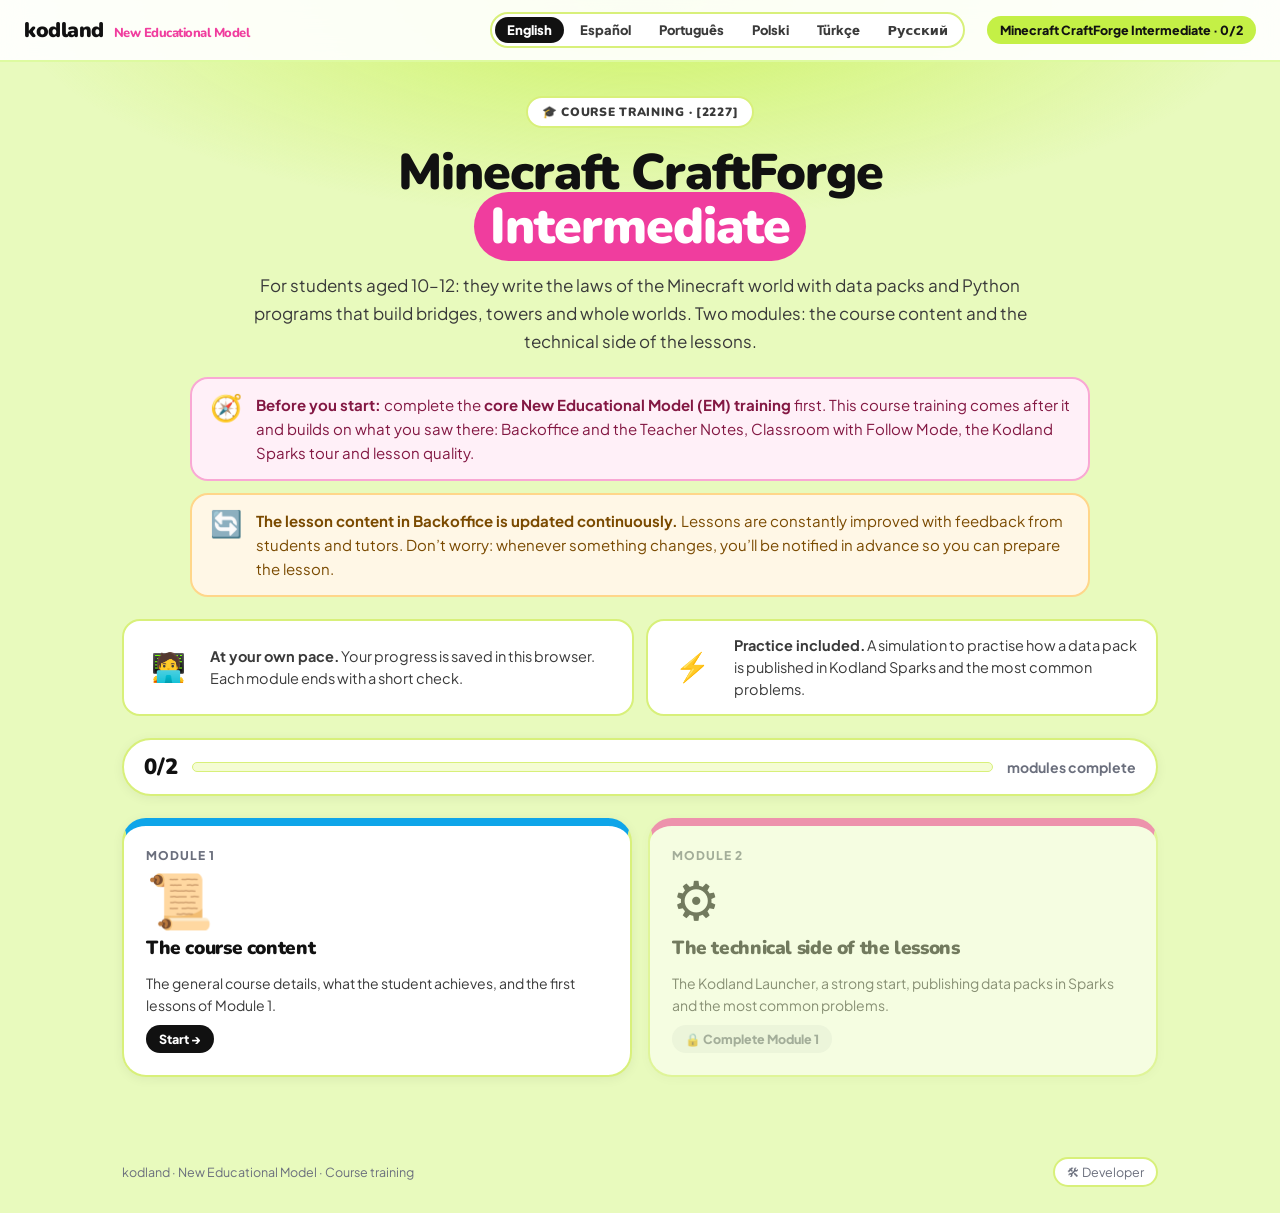
==== index.html @ 0d70844e "Add files via upload" ====
<!doctype html>
<html lang="en">
<head>
<meta charset="utf-8">
<meta name="viewport" content="width=device-width, initial-scale=1">
<title>EM</title>
<script>
/* Language: ?lang=xx loads assets/content-xx.js (falls back to the base version, content-en.js) */
(function(){ var m = /[?&]lang=([a-z]{2}(?:-[A-Za-z]{2})?)/.exec(location.search); window.LANG = m ? m[1] : 'en';
  document.write('<script src="assets/content-' + LANG + '.js"><\/script>'); })();
</script>
<script>if (!window.COURSE){
  if (LANG !== 'en') document.addEventListener('DOMContentLoaded', function(){ var b = document.createElement('div');
    b.style.cssText = 'position:fixed;left:0;right:0;bottom:0;z-index:99999;background:#E5484D;color:#fff;font:600 14px/1.4 system-ui,sans-serif;padding:10px 16px;text-align:center';
    b.textContent = '⚠ assets/content-' + LANG + '.js could not be loaded (missing file or an error inside it). Showing the base version (content-en.js) instead.'; document.body.appendChild(b); });
  window.LANG = 'en'; document.write('<script src="assets/content-en.js"><\/script>'); }</script>
<link rel="preconnect" href="https://fonts.googleapis.com">
<link rel="preconnect" href="https://fonts.gstatic.com" crossorigin>
<link href="https://fonts.googleapis.com/css2?family=Nunito:wght@700;800;900&family=Plus+Jakarta+Sans:wght@400;500;600;700;800&display=swap" rel="stylesheet">
<link rel="stylesheet" href="shared/course.css">
</head>
<body>
<nav class="nav" id="nav"></nav>
<main id="view"></main>
<div class="ovl" id="modal"></div>
<canvas id="confetti"></canvas>
<footer class="foot"><span id="footTxt"></span><button id="devLink"></button></footer>
<script>window.COURSE_LANGS = [['en','English'],['es','Español'],['pt','Português'],['pl','Polski'],['tr','Türkçe'],['ru','Русский']];   // languages of this training (shown as a switch in the top bar)</script>
<script src="shared/course-engine.js"></script>
</body>
</html>
---- shared/course.css ----
/* Shared styles of the EM course trainings (copied from the EM core training, New training EM/index.html) */
/* Light Kodland palette (same as the Illustration training) with the interactive components of the new PL training */
:root{
  --bg:#E8FABD; --bg2:#F4FCD3; --surface:#FFFFFF; --soft:#F7FDE6;
  --line:#D8F07A; --line2:#BFE15A; --hair:#E7EFCF;
  --ink:#111111; --ink2:#3A3A3A; --muted:#6B6F7D; --dim:#9A9EAA;
  --lime:#C4F046; --lime-d:#AEDD2E; --lime-dd:#5E7F07; --pink:#F03D9E; --pink-d:#D4308A;
  --blue:#3E7BFA; --green:#1FA45A; --orange:#F59E0B; --red:#E5484D; --yellow:#FFD34D; --violet:#8B5CF6;
  --r:20px; --rs:12px;
  --sh:0 2px 12px rgba(0,0,0,.06); --shh:0 10px 30px rgba(0,0,0,.12);
}
*{box-sizing:border-box}
html{scroll-behavior:smooth}
body{margin:0;min-height:100vh;color:var(--ink);font-family:'Plus Jakarta Sans',system-ui,Segoe UI,Arial,sans-serif;background:var(--bg)}
body::before{content:"";position:fixed;inset:0 0 auto 0;height:520px;background:radial-gradient(ellipse 70% 60% at 50% 0%,rgba(196,240,70,.75),transparent 70%);pointer-events:none;z-index:0}
button{font-family:inherit;color:inherit;border:0;background:none;cursor:pointer}
h1,h2,h3,.disp{font-family:Nunito,'Plus Jakarta Sans',sans-serif;font-weight:900;letter-spacing:-.02em}
a{color:var(--pink-d)}
img{max-width:100%}
::selection{background:var(--lime);color:var(--ink)}

/* ---------- Nav ---------- */
.nav{position:sticky;top:0;z-index:50;height:62px;display:flex;align-items:center;gap:12px;padding:0 24px;background:rgba(255,255,255,.92);backdrop-filter:blur(12px);border-bottom:2px solid #DDFAA0}
.logo{font-family:Nunito,sans-serif;font-weight:900;font-size:21px;letter-spacing:-.5px}
.logo small{font-family:Nunito,sans-serif;font-weight:800;font-size:13px;color:var(--pink);margin-left:10px}
.nav .sp{flex:1}
.nbtn{background:var(--surface);border:2px solid var(--line);border-radius:999px;padding:7px 15px;font-size:13px;font-weight:700}
.nbtn:hover{background:var(--lime);border-color:var(--lime-d)}
.npill{font-size:12.5px;font-weight:800;color:var(--ink);background:var(--lime);border-radius:999px;padding:6px 13px}

main{position:relative;z-index:1;max-width:1080px;margin:0 auto;padding:34px 22px 80px}

/* ---------- Buttons ---------- */
.btn-y{background:var(--ink);color:#fff;border-radius:999px;padding:13px 24px;font-weight:800;font-size:15px;transition:transform .15s,background .15s;display:inline-flex;align-items:center;gap:8px;text-decoration:none}
.btn-y:hover{background:var(--pink);transform:translateY(-1px)}
.btn-y:disabled{background:#D5D8DE;color:#8C909C;cursor:not-allowed;transform:none}
.btn-l{background:var(--lime);color:var(--ink);border-radius:999px;padding:13px 24px;font-weight:800;font-size:15px}
.btn-g{border:2px solid var(--line);background:var(--surface);border-radius:999px;padding:10px 18px;font-weight:700;font-size:14px}
.btn-g:hover{background:var(--lime);border-color:var(--lime-d)}
.btn-row{display:flex;gap:10px;flex-wrap:wrap;align-items:center}

/* ---------- Hero / dashboard ---------- */
.kicker{display:inline-flex;align-items:center;gap:6px;background:var(--surface);border:2px solid var(--line);color:var(--ink2);font-family:Nunito,sans-serif;font-weight:900;font-size:12px;letter-spacing:.06em;text-transform:uppercase;border-radius:999px;padding:6px 14px}
.hero{text-align:center;max-width:820px;margin:0 auto}
.hero h1{font-size:50px;line-height:1.08;margin:18px 0 14px}
.hl{background:var(--pink);color:#fff;padding:0 16px;border-radius:999px;box-decoration-break:clone;-webkit-box-decoration-break:clone}
.lead{font-size:17px;line-height:1.65;color:var(--ink2);max-width:780px;margin-left:auto;margin-right:auto}
.cores{display:grid;grid-template-columns:1.25fr 1fr;gap:18px;margin-top:30px}
.core{position:relative;border-radius:26px;padding:26px;background:var(--surface);border:2px solid var(--line);overflow:hidden;transition:transform .2s,box-shadow .2s;box-shadow:var(--sh);text-align:left}
.core.open{cursor:pointer}
.core.open:hover{transform:translateY(-4px);box-shadow:var(--shh)}
.core .cn{font-size:12px;font-weight:800;letter-spacing:.08em;text-transform:uppercase;color:var(--pink)}
.core h2{font-size:27px;margin:8px 0}
.core p{color:var(--ink2);line-height:1.6;margin:0 0 16px}
.core .big{position:absolute;right:-4px;top:-10px;font-size:110px;opacity:.14;pointer-events:none}
.core.lockd{background:repeating-linear-gradient(135deg,#fff 0 18px,var(--soft) 18px 36px)}
.mods{display:grid;grid-template-columns:repeat(2,1fr);gap:16px;margin-top:22px}
.mcard{position:relative;border-radius:24px;padding:22px;background:var(--surface);border:2px solid var(--line);display:flex;flex-direction:column;gap:8px;min-height:250px;transition:transform .2s,box-shadow .2s;text-align:left;box-shadow:var(--sh)}
.mcard:not(.locked):hover{transform:translateY(-4px);box-shadow:var(--shh)}
.mcard .mn{font-size:12px;font-weight:800;letter-spacing:.08em;text-transform:uppercase;color:var(--muted)}
.mcard .me{font-size:54px;line-height:1}
.mcard h3{font-size:19px;line-height:1.25;margin:4px 0}
.mcard p{color:var(--ink2);font-size:14px;line-height:1.55;margin:0;flex:1}
.mcard .badge{align-self:flex-start;font-size:12.5px;font-weight:800;border-radius:999px;padding:6px 13px;background:var(--ink);color:#fff}
.mcard.done{border-color:var(--lime-d)}
.mcard.done .badge{background:var(--lime);color:var(--ink)}
.mcard.locked{opacity:.55;cursor:not-allowed}
.mcard.locked .badge{background:#EEF0F3;color:var(--muted)}
.prog{display:flex;align-items:center;gap:14px;background:var(--surface);border:2px solid var(--line);border-radius:999px;padding:12px 20px;margin-top:22px;box-shadow:var(--sh)}
.prog b{font-family:Nunito,sans-serif;font-weight:900;font-size:22px}
.ptrack{flex:1;height:10px;border-radius:999px;background:var(--bg2);border:1.5px solid var(--line);overflow:hidden}
.pfill{height:100%;border-radius:999px;background:linear-gradient(90deg,var(--lime),var(--pink));transition:width .7s cubic-bezier(.34,1.56,.64,1)}
.facts{display:grid;grid-template-columns:repeat(2,1fr);gap:12px;margin-top:14px}
.fact{display:flex;gap:14px;align-items:center;border-radius:18px;padding:14px 16px;background:var(--surface);border:2px solid var(--line)}
.fact .fn{font-family:Nunito,sans-serif;font-weight:900;font-size:28px;color:var(--pink);min-width:56px;text-align:center}
.fact span{font-size:14.5px;line-height:1.5;color:var(--ink2)}

/* ---------- Module page ---------- */
.mhead .eyebrow{font-size:12.5px;font-weight:800;letter-spacing:.08em;text-transform:uppercase;color:var(--pink)}
.mhead h1{font-size:42px;line-height:1.12;margin:10px 0 14px}
.mobj{background:var(--surface);border:2px solid var(--line);border-left:7px solid var(--lime-d);border-radius:18px;padding:16px 20px;color:var(--ink2);line-height:1.6;font-size:16px}
.offer{display:grid;grid-template-columns:repeat(4,1fr);gap:10px;margin-top:14px}
.offer div{background:var(--surface);border:2px solid var(--line);border-radius:18px;padding:14px;font-size:14px;line-height:1.45;color:var(--ink2);display:flex;flex-direction:column;gap:6px}
.offer span{font-size:30px;line-height:1}
.chips{display:flex;flex-wrap:wrap;gap:8px;margin:18px 0 6px}
.chip{background:var(--surface);border:2px solid var(--line);border-radius:999px;padding:7px 14px;font-size:13px;font-weight:700}
.chip:hover{background:var(--lime);border-color:var(--lime-d)}
section.sec{margin-top:50px;scroll-margin-top:80px}
.sh{display:flex;align-items:center;gap:14px;margin-bottom:16px}
.sh .se{font-size:40px;line-height:1;width:64px;height:64px;border-radius:20px;background:var(--surface);border:2px solid var(--line);display:grid;place-items:center;flex:0 0 64px}
.sh h2{font-size:28px;margin:0}
.sh::after{content:"";flex:1;height:4px;border-radius:4px;background:linear-gradient(90deg,var(--lime-d),transparent)}
.p{color:var(--ink2);line-height:1.75;font-size:16px;margin:0 0 14px;max-width:840px}
.p b{color:var(--ink)}
.card{background:var(--surface);border:2px solid var(--line);border-radius:var(--r);padding:20px 22px;box-shadow:var(--sh)}
.card + .card{margin-top:14px}
.grid2>.card+.card,.grid3>.card+.card,.grid4>.card+.card{margin-top:0}
.grid2{display:grid;grid-template-columns:1fr 1fr;gap:14px}
.grid3{display:grid;grid-template-columns:repeat(3,1fr);gap:14px}
.grid4{display:grid;grid-template-columns:repeat(4,1fr);gap:12px}
.callout{display:flex;gap:14px;align-items:flex-start;border-radius:18px;padding:14px 18px;margin-top:16px;line-height:1.6;font-size:15px;border:2px solid}
.callout .ci{font-size:26px;line-height:1.1}
.callout.tip{background:#F0F6FF;border-color:#BCD3FF;color:#173A7A}
.callout.warn{background:#FFF7E6;border-color:#FFD68A;color:#7A4A00}
.callout.bad{background:#FEF2F2;border-color:#FECACA;color:#8A1C1C}
.callout.good{background:#F2FCE0;border-color:var(--line2);color:#2F4A00}
.callout.pink{background:#FFF0F8;border-color:#F9A8D4;color:#831843}
.defn,.example,.bridge{display:flex;gap:16px;align-items:flex-start;border-radius:22px;padding:18px 22px;margin:4px 0 18px;line-height:1.7;font-size:16px;border:2px solid}
.defn{background:linear-gradient(135deg,#F4FFD6,#FFF);border-color:var(--line2)}
.example{background:#F0F6FF;border-color:#BCD3FF}
.bridge{background:var(--surface);border-style:dashed;border-color:var(--line2);margin:18px 0}
.defn p,.example p,.bridge p{margin:0}
.defn .de,.example .de,.bridge .de{font-size:38px;line-height:1}
.subh{font-family:Nunito,sans-serif;font-weight:900;font-size:21px;margin:30px 0 10px}
.wh{display:flex;align-items:center;gap:10px;margin-bottom:12px}
.wh b{font-size:15.5px}
.wh .tag{margin-left:auto;font-size:11.5px;font-weight:800;letter-spacing:.05em;text-transform:uppercase;color:#fff;background:var(--pink);border-radius:999px;padding:4px 11px}
.mcta{margin-top:56px;border-radius:26px;padding:26px;background:linear-gradient(135deg,#F4FFD6,#FFF0F8);border:2px solid var(--line2);display:flex;align-items:center;gap:20px;flex-wrap:wrap;box-shadow:var(--sh)}
.mcta .e{font-size:52px}
.mcta h3{margin:0 0 6px;font-size:22px}
.mcta p{margin:0;color:var(--ink2);line-height:1.55}
.mcta .grow{flex:1;min-width:240px}
.lockmsg{margin-top:10px;display:inline-block;background:#FFF7E6;border:2px solid #FFD68A;color:#7A4A00;border-radius:12px;padding:8px 12px;font-weight:700;font-size:14px}
.lockmsg.shake{animation:shakeX .45s}
@keyframes shakeX{25%{transform:translateX(-6px)}50%{transform:translateX(6px)}75%{transform:translateX(-3px)}}

/* ---------- Big icon trio ---------- */
.trio{display:grid;grid-template-columns:repeat(3,1fr);gap:14px}
.ti{border-radius:24px;padding:24px 20px;background:var(--surface);border:2px solid var(--line);text-align:center;transition:transform .2s,box-shadow .2s;box-shadow:var(--sh)}
.ti:hover{transform:translateY(-4px);box-shadow:var(--shh)}
.ti .tie{font-size:64px;line-height:1;display:inline-block}
.ti:hover .tie{animation:wave .8s}
.ti h3{font-size:18px;margin:12px 0 8px}
.ti p{color:var(--ink2);line-height:1.55;font-size:14.5px;margin:0}

/* ---------- Segmented control ---------- */
.seg{display:inline-flex;gap:4px;padding:4px;border-radius:999px;background:var(--bg2);border:2px solid var(--line);flex-wrap:wrap}
.seg button{padding:8px 15px;border-radius:999px;font-size:13.5px;font-weight:700;color:var(--muted)}
.seg button[aria-pressed="true"]{background:var(--ink);color:#fff}

/* ---------- Flip cards ---------- */
.flip{perspective:1000px;min-height:240px;cursor:pointer}
.flip .in{position:relative;width:100%;height:100%;min-height:240px;transition:transform .6s cubic-bezier(.4,.2,.2,1);transform-style:preserve-3d}
.flip.on .in{transform:rotateY(180deg)}
.flip .fc{position:absolute;inset:0;border-radius:24px;padding:20px;backface-visibility:hidden;-webkit-backface-visibility:hidden;display:flex;flex-direction:column;justify-content:center;gap:8px}
.flip .front{background:var(--surface);border:2px solid var(--line);align-items:center;text-align:center;box-shadow:var(--sh)}
.flip .front .fe{font-size:60px;line-height:1}
.flip .front b{font-size:18px;font-family:Nunito,sans-serif;font-weight:900}
.flip .front small{color:var(--muted);font-size:12px;font-weight:700}
.flip .front .fn2{font-size:11.5px;font-weight:800;letter-spacing:.08em;text-transform:uppercase;color:var(--pink)}
.flip .back{background:var(--ink);color:#fff;transform:rotateY(180deg);font-size:14.5px;line-height:1.6}
.flip .back b{color:var(--lime)}

/* ---------- Myth / reveal cards ---------- */
.myths{display:grid;grid-template-columns:repeat(3,1fr);gap:14px}
.myth{border-radius:22px;padding:20px;background:var(--surface);border:2px solid var(--line);text-align:left;display:flex;flex-direction:column;gap:10px;min-height:190px;transition:border-color .2s,background .3s;box-shadow:var(--sh)}
.myth .mtag{align-self:flex-start;font-size:11.5px;font-weight:800;letter-spacing:.06em;text-transform:uppercase;border-radius:999px;padding:4px 10px;background:#FEE2E2;color:#B91C1C}
.myth .mq{font-size:16.5px;font-weight:700;line-height:1.4}
.myth .ma{display:none;color:var(--ink2);line-height:1.6;font-size:14.5px}
.myth .mh{margin-top:auto;font-size:12.5px;font-weight:700;color:var(--dim)}
.myth.on{border-color:var(--lime-d);background:#F7FFE4}
.myth.on .mtag{background:var(--lime);color:var(--ink)}
.myth.on .ma{display:block;animation:fadeUp .4s}
.myth.on .mh{display:none}
@keyframes fadeUp{from{opacity:0;transform:translateY(6px)}to{opacity:1;transform:none}}
@keyframes bob{0%,100%{transform:translateY(0)}50%{transform:translateY(-10px)}}
@keyframes wave{0%,100%{transform:rotate(0)}25%{transform:rotate(16deg)}75%{transform:rotate(-12deg)}}
@keyframes blink{0%,100%{opacity:.3}50%{opacity:1}}

/* ---------- Learning loop ---------- */
.loop{border-radius:26px;background:var(--surface);border:2px solid var(--line);padding:22px;box-shadow:var(--sh)}
.loop-row{display:flex;align-items:flex-start;justify-content:space-between;position:relative;gap:4px}
.loop-row::before{content:"";position:absolute;left:6%;right:6%;top:34px;height:4px;border-radius:4px;background:var(--hair)}
.loop-row .lf{position:absolute;left:6%;top:34px;height:4px;border-radius:4px;background:linear-gradient(90deg,var(--lime-d),var(--pink));width:0;transition:width .5s}
.lst{flex:1;display:flex;flex-direction:column;align-items:center;gap:8px;text-align:center;position:relative;z-index:2}
.lst .lsi{width:70px;height:70px;border-radius:50%;display:grid;place-items:center;font-size:32px;background:var(--surface);border:3px solid var(--hair);transition:all .3s}
.lst b{font-size:12.5px;line-height:1.25;max-width:100px}
.lst.on .lsi{border-color:var(--lime-d);background:#F4FFD6;transform:scale(1.08)}
.lst.cur .lsi{border-color:var(--pink);background:#FFF0F8;transform:scale(1.16);box-shadow:0 0 0 6px rgba(240,61,158,.15)}
.loop-out{margin-top:18px;border-radius:18px;background:var(--bg2);border:2px solid var(--line);padding:14px 18px;line-height:1.6;min-height:74px;display:flex;gap:14px;align-items:center}
.loop-out .lo-e{font-size:40px}
.spiral{margin-top:10px;font-size:13.5px;color:var(--muted);font-weight:700;text-align:center}

/* ---------- Table ---------- */
.ttable{width:100%;border-collapse:separate;border-spacing:0;font-size:14.5px;background:var(--surface);border:2px solid var(--line);border-radius:20px;overflow:hidden}
.ttable th,.ttable td{padding:13px 15px;text-align:left;vertical-align:top;line-height:1.5;border-bottom:1px solid var(--hair)}
.ttable tr:last-child td{border-bottom:0}
.ttable th{font-size:12px;letter-spacing:.06em;text-transform:uppercase;color:var(--muted);background:var(--soft)}
.ttable td:first-child{font-weight:700}
.ttable tr.me td{background:#FFF0F8}

/* ---------- Age switcher (AI per course) ---------- */
.agebox{border-radius:26px;background:var(--surface);border:2px solid var(--line);padding:20px;box-shadow:var(--sh)}
.agebody{display:grid;grid-template-columns:200px 1fr;gap:20px;margin-top:16px;align-items:center}
.agebig{border-radius:22px;background:var(--bg2);border:2px solid var(--line);padding:18px;text-align:center}
.agebig span{font-size:62px;display:block;line-height:1}
.agebig b{display:block;font-family:Nunito,sans-serif;font-weight:900;font-size:22px;margin-top:6px}
.agebig small{color:var(--muted);font-weight:700}
.agetx h3{margin:0 0 6px;font-size:19px}
.agetx p{margin:0 0 10px;line-height:1.6;color:var(--ink2)}
.testpill{display:inline-flex;gap:8px;align-items:center;background:var(--ink);color:#fff;border-radius:999px;padding:6px 14px;font-weight:800;font-size:13.5px}
.testpill i{font-style:normal;color:var(--lime)}
.aibar{margin-top:12px}
.aibar small{font-size:12px;font-weight:800;letter-spacing:.06em;text-transform:uppercase;color:var(--muted)}
.aibar .ptrack{margin-top:6px;height:14px}

/* ---------- Two columns say / avoid ---------- */
.twocol{display:grid;grid-template-columns:1fr 1fr;gap:14px}
.twocol>div{border-radius:20px;padding:16px 18px;border:2px solid}
.twocol .yes{background:#F2FCE0;border-color:var(--line2)}
.twocol .no{background:#FEF2F2;border-color:#FECACA}
.twocol h4{margin:0 0 8px;font-size:15.5px}
.twocol ul{margin:0;padding-left:18px;line-height:1.7;font-size:14.5px}

/* ---------- Quote ---------- */
.quote{border-radius:24px;background:var(--ink);color:#fff;padding:24px 28px;margin:18px 0;text-align:center}
.quote b{display:block;font-family:Nunito,sans-serif;font-weight:900;font-size:28px;color:var(--lime);line-height:1.25}
.quote small{display:block;margin-top:8px;color:#C9CCD6;font-weight:600}

/* ---------- Stage carousel ---------- */
.stc{display:grid;grid-template-columns:290px 1fr;border-radius:28px;overflow:hidden;background:var(--surface);border:2px solid var(--line);min-height:360px;box-shadow:var(--sh)}
.stc-l{display:flex;flex-direction:column;align-items:center;justify-content:center;gap:12px;padding:26px;transition:background .5s}
.stc-l .bi{font-size:110px;line-height:1;animation:bob 3s ease-in-out infinite}
.stc-l .bn{font-family:Nunito,sans-serif;font-weight:900;font-size:13px;letter-spacing:.05em;text-transform:uppercase;color:var(--ink2)}
.stc-l .phase{font-size:11.5px;font-weight:800;letter-spacing:.06em;text-transform:uppercase;border-radius:999px;padding:5px 12px;background:rgba(255,255,255,.8)}
.stc-r{padding:26px 28px;display:flex;flex-direction:column;gap:12px}
.stc-r h3{font-size:25px;margin:0}
.stc-r .goal{color:var(--ink2);line-height:1.65;font-size:15.5px;margin:0}
.stc-r .was{font-size:13px;font-weight:700;color:var(--muted)}
.stc-r .was s{color:var(--red)}
.dolist{display:flex;flex-direction:column;gap:8px;margin:2px 0}
.dolist div{display:flex;gap:10px;align-items:flex-start;background:var(--soft);border:1.5px solid var(--hair);border-radius:14px;padding:10px 12px;font-size:14.5px;line-height:1.5;animation:fadeUp .4s both}
.dolist div::before{content:"✓";flex:0 0 22px;height:22px;border-radius:50%;background:var(--lime);color:var(--ink);display:grid;place-items:center;font-weight:900;font-size:12px;margin-top:1px}
.dolist div.say::before{content:"💬";background:#FFF0F8}
.stc-nav{display:flex;align-items:center;gap:10px;margin-top:auto;padding-top:8px}
.stc-dots{display:flex;gap:6px;flex-wrap:wrap}
.stc-dots button{width:34px;height:34px;border-radius:50%;background:var(--soft);border:2px solid var(--hair);font-size:15px;transition:all .2s}
.stc-dots button.seen{border-color:var(--lime-d)}
.stc-dots button.on{background:var(--lime);border-color:var(--lime-d);transform:scale(1.12)}
.stc-nav .sp{flex:1}

/* ---------- Teacher note anatomy ---------- */
.anat{display:grid;grid-template-columns:1.1fr 1fr;gap:16px;align-items:start}
.tn-mock{border-radius:20px;background:#2A2C3D;padding:18px;box-shadow:var(--shh)}
.tn-mock .tn-box{border:1.5px dashed #F2A93B;border-radius:14px;background:#2E2A22;padding:14px 16px;color:#E8E2D6;font-size:13.5px;line-height:1.55}
.tn-mock .tn-lbl{color:#F2A93B;font-size:11.5px;font-weight:800;letter-spacing:.06em;text-transform:uppercase;margin-bottom:8px}
.tn-f{display:block;width:100%;text-align:left;border-radius:10px;padding:7px 9px;margin:4px 0;border:1.5px solid transparent;color:#E8E2D6;transition:all .2s;position:relative}
.tn-f:hover{border-color:rgba(242,169,59,.6);background:rgba(242,169,59,.08)}
.tn-f.on{border-color:#F2A93B;background:rgba(242,169,59,.16)}
.tn-f.seen::after{content:"✓";position:absolute;right:8px;top:7px;color:var(--lime);font-weight:900}
.tn-f b{color:#fff}
.tn-stu{margin-top:12px;border-radius:12px;background:#31344A;padding:12px 14px;color:#C9CBD8;font-size:13px}
.tn-stu b{color:#fff}
.anat-out{border-radius:22px;background:var(--surface);border:2px solid var(--line);padding:20px;min-height:220px;box-shadow:var(--sh)}
.anat-out .ae{font-size:48px;line-height:1}
.anat-out h3{margin:10px 0 6px;font-size:20px}
.anat-out p{margin:0 0 8px;line-height:1.6;color:var(--ink2)}
.anat-out .q{background:var(--bg2);border-radius:12px;padding:8px 12px;font-style:italic;font-size:14px;color:var(--ink2)}

/* ---------- Course structure ---------- */
.cstruct{border-radius:26px;background:var(--surface);border:2px solid var(--line);padding:22px;box-shadow:var(--sh)}
.cmods{display:grid;grid-template-columns:repeat(10,1fr);gap:6px;margin:14px 0}
.cmod{border-radius:12px;background:var(--bg2);border:2px solid var(--line);padding:8px 4px;text-align:center;font-size:12px;font-weight:800;cursor:pointer;transition:all .2s}
.cmod:hover,.cmod.on{background:var(--lime);border-color:var(--lime-d)}
.cmod small{display:block;font-weight:600;color:var(--muted);font-size:10.5px}
.clessons{display:grid;grid-template-columns:repeat(4,1fr);gap:10px}
.cl{border-radius:16px;background:var(--soft);border:2px solid var(--hair);padding:12px;font-size:13.5px;line-height:1.45}
.cl b{display:block;font-family:Nunito,sans-serif;font-weight:900;font-size:15px;margin-bottom:4px}
.cl.close{background:#FFF0F8;border-color:#F9A8D4}
.cl span{font-size:24px;display:block;margin-bottom:4px}

/* ---------- Lesson "cards" vs slides ---------- */
.deck{display:flex;gap:8px;overflow-x:auto;padding:6px 2px 12px;scroll-snap-type:x mandatory}
.dcard{flex:0 0 150px;scroll-snap-align:start;border-radius:16px;background:var(--surface);border:2px solid var(--line);padding:12px;font-size:12.5px;line-height:1.35;box-shadow:var(--sh);position:relative}
.dcard .dn{font-family:Nunito,sans-serif;font-weight:900;color:var(--pink);font-size:13px}
.dcard .dt{display:block;margin:6px 0 8px;font-weight:700}
.dcard .dtn{display:block;border:1.5px dashed #F2A93B;background:#FFF8EC;color:#8A5A00;border-radius:8px;padding:3px 6px;font-size:10.5px;font-weight:800}

/* ---------- Simulator / video / link cards ---------- */
.launch{display:grid;grid-template-columns:auto 1fr;gap:22px;align-items:center;border-radius:28px;padding:26px;background:linear-gradient(135deg,#111 0%,#2b2b2b 100%);color:#fff;margin-top:18px;box-shadow:var(--shh)}
.launch .le{font-size:78px;line-height:1;animation:bob 3s ease-in-out infinite}
.launch h3{margin:0 0 8px;font-size:23px;color:var(--lime)}
.launch p{margin:0 0 14px;color:#DADCE3;line-height:1.6}
.launch .btn-y{background:var(--lime);color:var(--ink)}
.launch .btn-y:hover{background:var(--pink);color:#fff}
.steps3{display:grid;grid-template-columns:repeat(3,1fr);gap:10px;margin:14px 0 4px}
.steps3 div{background:rgba(255,255,255,.08);border-radius:16px;padding:12px;font-size:13.5px;line-height:1.5;color:#E6E8EE}
.steps3 b{display:block;font-family:Nunito,sans-serif;font-weight:900;color:var(--lime);font-size:20px;margin-bottom:4px}
.simbadge{display:inline-block;font-size:11.5px;font-weight:800;letter-spacing:.06em;text-transform:uppercase;background:var(--pink);color:#fff;border-radius:999px;padding:4px 10px;margin-bottom:8px}
.video{position:relative;border-radius:22px;overflow:hidden;background:#000;aspect-ratio:16/9;border:2px solid var(--line)}
.video iframe{position:absolute;inset:0;width:100%;height:100%;border:0}
.codebox{margin-top:16px;border-radius:20px;padding:16px 18px;background:var(--surface);border:2px dashed var(--pink)}
.codebox label{display:block;font-size:14.5px;margin-bottom:10px}
.cb-row{display:flex;gap:10px;flex-wrap:wrap}
.cb-row input{flex:1;min-width:200px;border-radius:999px;border:2px solid var(--line);background:var(--soft);color:var(--ink);font-size:17px;padding:11px 16px;font-family:Nunito,sans-serif;font-weight:800;letter-spacing:.05em;text-transform:uppercase}
.cb-row input:focus{outline:none;border-color:var(--pink)}
.cb-err{display:block;color:var(--red);font-weight:700;font-size:13.5px;margin-top:8px;min-height:18px}
.codebox.ok{border-style:solid;border-color:var(--lime-d);background:#F4FFD6}
.cb-ok{font-size:15px}
.simtrack{display:flex;gap:10px;flex-wrap:wrap;margin:6px 0 4px}
.simtrack span{border-radius:999px;padding:6px 13px;font-size:13px;font-weight:800;background:var(--surface);border:2px solid var(--line);color:var(--muted)}
.simtrack span.ok{background:var(--lime);border-color:var(--lime-d);color:var(--ink)}

/* ---------- Follow mode demo ---------- */
.fm{display:grid;grid-template-columns:1fr 1fr;gap:14px}
.screen{border-radius:20px;background:#2A2C3D;padding:12px;color:#E6E8EE;box-shadow:var(--sh)}
.screen .sc-h{display:flex;justify-content:space-between;font-size:12px;font-weight:800;color:#AEB3C6;margin-bottom:8px}
.screen .sc-card{border-radius:12px;background:#31344A;padding:12px;min-height:118px;font-size:13px;line-height:1.5;transition:all .35s}
.screen .sc-card b{display:block;color:#fff;font-size:14px;margin-bottom:6px}
.screen .tnb{display:block;border:1.5px dashed #F2A93B;background:#2E2A22;color:#F2C27B;border-radius:8px;padding:5px 8px;font-size:11.5px;margin-bottom:8px}
.screen .follow{display:inline-block;margin-top:8px;background:#fff;color:#1d2131;border-radius:999px;font-size:11px;font-weight:800;padding:3px 9px}
.fm-ctrl{display:flex;gap:10px;align-items:center;flex-wrap:wrap;margin-bottom:12px}
.lead-sw{display:inline-flex;align-items:center;gap:10px;background:var(--ink);color:#fff;border-radius:999px;padding:8px 14px;font-weight:800;font-size:13.5px}
.lead-sw i{width:38px;height:22px;border-radius:999px;border:2px solid #fff;position:relative;transition:.25s}
.lead-sw i::after{content:"";position:absolute;width:14px;height:14px;border-radius:50%;background:#fff;top:2px;left:2px;transition:.25s}
.lead-sw.on i{background:var(--blue);border-color:var(--blue)}
.lead-sw.on i::after{left:18px}
.fm-out{margin-top:12px;border-radius:16px;background:var(--bg2);border:2px solid var(--line);padding:12px 16px;line-height:1.6;font-size:15px}

/* ---------- Accordions / checklists / sorter ---------- */
.qalist{display:flex;flex-direction:column;gap:10px}
.qa{border-radius:18px;background:var(--surface);border:2px solid var(--line);overflow:hidden}
.qa.read{border-color:var(--lime-d)}
.qa-q{width:100%;display:flex;gap:14px;align-items:center;text-align:left;padding:15px 18px;font-size:15.5px;font-weight:700;line-height:1.45}
.qa-q .qi{font-size:26px}
.qa-q .qx{margin-left:auto;font-size:22px;color:var(--pink);transition:transform .2s}
.qa.open .qx{transform:rotate(45deg)}
.qa-a{display:none;padding:0 20px 16px 58px;color:var(--ink2);line-height:1.65;font-size:15px}
.qa.open .qa-a{display:block;animation:fadeUp .3s}
.qa-a p{margin:8px 0}.qa-a ul{margin:6px 0;padding-left:20px}
.cklist{display:flex;flex-direction:column;gap:8px}
.ck{display:flex;gap:12px;align-items:flex-start;text-align:left;border-radius:14px;padding:11px 14px;background:var(--soft);border:2px solid var(--hair);font-size:15px;line-height:1.5}
.ckb{flex:0 0 22px;height:22px;border-radius:7px;border:2px solid var(--line2);display:grid;place-items:center;font-weight:900;color:var(--ink);margin-top:1px;background:#fff}
.ck.on{border-color:var(--lime-d);background:#F4FFD6}
.ck.on .ckb{background:var(--lime);border-color:var(--lime-d)}
.ck.on .ckb::after{content:"✓"}
.ckgroup{font-size:12.5px;font-weight:800;letter-spacing:.06em;text-transform:uppercase;color:var(--pink);margin:14px 0 6px}
.sorter{display:flex;flex-direction:column;gap:10px}
.srow{display:flex;align-items:center;gap:14px;border-radius:18px;padding:14px 16px;background:var(--surface);border:2px solid var(--line);transition:border-color .3s,background .3s;flex-wrap:wrap}
.srow .sei{font-size:30px}
.srow .stx{flex:1;font-size:15px;line-height:1.5}
.srow .sbtns{display:flex;gap:8px}
.srow .sbtns button{border-radius:999px;padding:8px 13px;font-weight:800;font-size:13px;border:2px solid var(--line);background:var(--soft)}
.srow .sbtns button:hover{background:var(--lime)}
.srow .sfb{display:none;flex-basis:100%;font-size:14px;line-height:1.55;color:var(--ink2);padding-left:44px}
.srow.ok{border-color:var(--lime-d);background:#F4FFD6}
.srow.ko{border-color:var(--red);background:#FEF2F2}
.srow.ok .sfb,.srow.ko .sfb{display:block;animation:fadeUp .35s}
.oq{display:flex;flex-direction:column;gap:6px;text-align:left;border-radius:16px;padding:14px 16px;background:var(--surface);border:2px solid var(--line);font-size:15px;line-height:1.5}
.oq span{display:none;color:var(--ink2);font-size:14px}
.oq::after{content:"Tap to open →";font-size:12px;color:var(--dim);font-weight:700}
.oq.on{border-color:var(--lime-d);background:#F7FFE4}
.oq.on span{display:block;animation:fadeUp .3s}
.oq.on::after{content:none}
.q3{display:grid;grid-template-columns:repeat(4,1fr);gap:12px}
.q3 div{border-radius:20px;padding:18px;background:var(--surface);border:2px solid var(--line);text-align:center}
.q3 span{font-size:44px;display:block}
.q3 b{display:block;font-family:Nunito,sans-serif;font-weight:900;font-size:16px;margin:8px 0 4px}
.q3 small{color:var(--ink2);font-size:13.5px;line-height:1.5}
.fbx{margin-top:14px;display:flex;flex-direction:column;gap:8px}
.fbi{border-radius:14px;padding:12px 14px;font-size:15px;line-height:1.55;animation:fadeUp .35s both}
.fbi.v{background:var(--soft);color:var(--muted);border:2px solid var(--hair)}
.fbi.s{background:#F4FFD6;border:2px solid var(--line2)}
.fbn{margin:4px 0 0;font-size:14px;color:var(--muted)}
.storyg{display:grid;grid-template-columns:repeat(4,1fr);gap:12px}
.story{border-radius:22px;padding:18px;background:var(--surface);border:2px solid var(--line);text-align:center}
.story span{font-size:46px;display:block}
.story b{display:block;font-family:Nunito,sans-serif;font-weight:900;font-size:16px;margin-top:6px}
.story small{display:block;color:var(--ink2);font-size:13px;margin-top:4px;line-height:1.45}
.story.me{border-color:var(--pink);background:#FFF0F8}
.ladder3{display:grid;grid-template-columns:repeat(3,1fr);gap:12px}
.ladder3 div{border-radius:22px;padding:18px;background:var(--surface);border:2px solid var(--line);position:relative}
.ladder3 div:nth-child(1){margin-top:40px}.ladder3 div:nth-child(2){margin-top:20px}
.ladder3 b{display:block;font-family:Nunito,sans-serif;font-weight:900;font-size:18px;margin:6px 0 4px}
.ladder3 span{font-size:36px}
.ladder3 small{color:var(--ink2);font-size:14px;line-height:1.5}
.ladder3 .lv{position:absolute;top:12px;right:14px;font-size:11.5px;font-weight:800;color:var(--muted)}

/* ---------- Quality: bars & timeline ---------- */
.bars{border-radius:26px;background:var(--surface);border:2px solid var(--line);padding:22px;box-shadow:var(--sh)}
.bar-row{display:grid;grid-template-columns:230px 1fr 92px;gap:12px;align-items:center;margin:12px 0}
.bar-row .bl{font-weight:700;font-size:14.5px;display:flex;gap:10px;align-items:center}
.bar-row .bl span{font-size:24px}
.bar-tr{display:flex;flex-direction:column;gap:4px}
.bar{height:16px;border-radius:999px;background:var(--soft);overflow:hidden;position:relative}
.bar i{display:block;height:100%;border-radius:999px;animation:barIn 1.2s cubic-bezier(.3,.7,.2,1) both}
@keyframes barIn{from{width:0}}
.bar.em i{background:linear-gradient(90deg,var(--pink),#FF7EC2)}
.bar.ot i{background:#C9CDD6}
.bar-row .gap{font-family:Nunito,sans-serif;font-weight:900;font-size:16px;color:var(--pink);text-align:right;line-height:1.1}
.bar-row .gap small{display:block;font-size:12px;color:var(--muted);font-weight:800}
.bar-leg{display:flex;gap:18px;flex-wrap:wrap;font-size:13px;color:var(--muted);font-weight:700;margin-top:8px}
.bar-leg i{display:inline-block;width:14px;height:14px;border-radius:4px;vertical-align:-2px;margin-right:6px}
.okbad{display:grid;grid-template-columns:1fr 1fr;gap:14px}
.okbad>div{border-radius:22px;padding:18px 20px;border:2px solid}
.okbad .ok{background:#F2FCE0;border-color:var(--line2)}
.okbad .bad{background:#FFF0F8;border-color:#F9A8D4}
.okbad h3{margin:0 0 10px;font-size:18px}
.okbad li{margin:6px 0;line-height:1.5}
.tline{border-radius:26px;background:var(--surface);border:2px solid var(--line);padding:22px;box-shadow:var(--sh)}
.tl-bar{position:relative;height:56px;border-radius:16px;overflow:hidden;display:flex;margin:14px 0 8px;border:2px solid var(--line)}
.tl-bar div{display:flex;align-items:center;justify-content:center;font-size:12.5px;font-weight:800;text-align:center;line-height:1.2;padding:0 4px}
.tl-open{background:#DDF3FF}.tl-main{background:var(--soft)}.tl-close{background:#FFE3F2}
.tl-head{position:absolute;top:-4px;bottom:-4px;width:4px;background:var(--ink);border-radius:4px;transition:left .15s}
.tl-scale{display:flex;justify-content:space-between;font-size:12px;color:var(--muted);font-weight:700}
.tl-out{margin-top:12px;border-radius:16px;background:var(--bg2);border:2px solid var(--line);padding:12px 16px;line-height:1.6;display:flex;gap:12px;align-items:center;min-height:60px}
.tl-out span:first-child{font-size:32px}
input[type=range]{width:100%;accent-color:var(--pink)}
.clock{font-family:Nunito,sans-serif;font-weight:900;font-size:30px;color:var(--pink);min-width:90px}

/* ---------- Course page ---------- */
.metabar{display:grid;grid-template-columns:repeat(4,1fr);gap:10px;margin:16px 0}
.metabar>div{background:var(--surface);border:2px solid var(--line);border-radius:18px;padding:12px 14px;display:flex;gap:10px;align-items:center}
.metabar span{font-size:28px}
.metabar small{display:block;color:var(--muted);font-size:12px;font-weight:700}
.metabar b{font-family:Nunito,sans-serif;font-weight:900;font-size:17px}
.ba{display:grid;grid-template-columns:1fr auto 1fr;gap:12px;align-items:stretch}
.ba>div{border-radius:22px;padding:18px 20px;border:2px solid}
.ba .bef{background:#F4F5F7;border-color:#DFE2E8;color:var(--ink2)}
.ba .aft{background:#F4FFD6;border-color:var(--line2)}
.ba .arr{display:grid;place-items:center;font-size:30px;border:0;padding:0}
.ba h4{margin:0 0 6px;font-size:13px;letter-spacing:.06em;text-transform:uppercase;color:var(--muted)}
.ba p{margin:0;line-height:1.6}
.ltabs{display:flex;gap:8px;flex-wrap:wrap;margin-bottom:14px}
.ltabs button{border-radius:999px;padding:9px 16px;font-weight:800;font-size:14px;background:var(--surface);border:2px solid var(--line)}
.ltabs button.on{background:var(--ink);color:#fff;border-color:var(--ink)}
.ltabs button.seen:not(.on)::after{content:" ✓";color:var(--lime-dd)}
.lpanel{border-radius:26px;background:var(--surface);border:2px solid var(--line);padding:22px;box-shadow:var(--sh)}
.lpanel .lhd{display:flex;gap:16px;align-items:flex-start;margin-bottom:14px}
.lpanel .lhd span{font-size:54px;line-height:1}
.lpanel .lhd h3{margin:0 0 6px;font-size:22px}
.lpanel .lhd p{margin:0;color:var(--ink2);line-height:1.6}
.projs{display:grid;grid-template-columns:repeat(2,1fr);gap:16px}
.pjc{border-radius:24px;background:#fff;border:1px solid #ececec;overflow:hidden;box-shadow:var(--sh);display:flex;flex-direction:column;text-decoration:none;color:#1d1f27;transition:transform .2s,box-shadow .2s}
.pjc:hover{transform:translateY(-4px);box-shadow:var(--shh)}
.pjc .th{height:190px;position:relative;display:flex;align-items:center;justify-content:center;overflow:hidden;background:#0f1220}
.pjc .th img{width:100%;height:100%;object-fit:cover}
.pjc .tag{position:absolute;left:12px;top:12px;background:#fff;border-radius:999px;font-size:12px;font-weight:700;padding:3px 9px}
.pjc .fw{position:absolute;left:12px;top:40px;background:#e8f8ec;color:#2f9d52;border:1px solid #c5ecd0;border-radius:999px;font-size:11.5px;font-weight:700;padding:3px 9px}
.pjc .bd{padding:14px 16px 16px;display:flex;flex-direction:column;gap:8px}
.pjc .rx{display:flex;gap:6px;flex-wrap:wrap}
.pjc .rx span{background:#f3f3f5;border-radius:999px;font-size:12px;padding:3px 8px}
.pjc .t{font-weight:700;font-size:15px}
.pjc .by{display:flex;gap:8px;align-items:center;font-size:13px;color:#555}
.pjc .by i{width:28px;height:28px;border-radius:50%;display:grid;place-items:center;color:#fff;font-style:normal;font-size:12px;font-weight:700}
.pjc .ds{font-size:13.5px;color:#7a7d86;line-height:1.5}
.pjc .op{margin-top:4px;font-weight:800;font-size:13.5px;color:var(--pink-d)}
.hamster{width:100%;height:100%;background:radial-gradient(circle at 50% 120%,#ffe4b8,#fff7e8 70%);display:flex;align-items:center;justify-content:center;font-size:90px}
.linkcard{display:flex;gap:16px;align-items:center;border-radius:22px;padding:16px 20px;background:var(--surface);border:2px solid var(--line);text-decoration:none;color:var(--ink);box-shadow:var(--sh);transition:transform .2s}
.linkcard:hover{transform:translateY(-3px)}
.linkcard>span:first-child{font-size:38px}
.linkcard b{display:block;font-size:16px}
.linkcard small{color:var(--muted);font-size:13.5px}
.linkcard .go{margin-left:auto;font-weight:800;color:var(--pink-d);font-size:15px}

/* ---------- Quiz ---------- */
.quiz{max-width:780px;margin:0 auto}
.qbar{height:10px;border-radius:999px;background:var(--surface);border:2px solid var(--line);overflow:hidden;margin-bottom:22px}
.qbar i{display:block;height:100%;background:linear-gradient(90deg,var(--lime),var(--pink));transition:width .4s}
.qmeta{font-size:12.5px;font-weight:800;letter-spacing:.08em;text-transform:uppercase;color:var(--pink)}
.qctx{background:var(--surface);border:2px solid var(--line);border-left:6px solid var(--pink);border-radius:16px;padding:14px 18px;margin:12px 0 0;line-height:1.6;color:var(--ink2)}
.qq{font-size:25px;line-height:1.3;margin:12px 0 20px}
.qopt{display:flex;gap:14px;align-items:center;width:100%;text-align:left;border-radius:18px;padding:15px 16px;margin:10px 0;background:var(--surface);border:2px solid var(--line);font-size:15.5px;line-height:1.5;transition:border-color .15s,background .15s}
.qopt:hover{border-color:var(--lime-d);background:#F7FFE4}
.qopt .k{flex:0 0 34px;height:34px;border-radius:12px;background:var(--bg2);display:grid;place-items:center;font-weight:900;font-family:Nunito,sans-serif;font-size:14px}
.answered .qopt{pointer-events:none}
.qopt.right{border-color:var(--green);background:#ECFDF3}
.qopt.right .k{background:var(--green);color:#fff}
.qopt.wrong{border-color:var(--red);background:#FEF2F2}
.qopt.wrong .k{background:var(--red);color:#fff}
.qfb{display:none;border-radius:16px;padding:14px 18px;line-height:1.6;margin-top:6px;font-size:15px;border:2px solid}
.qfb.show{display:block;animation:fadeUp .35s}
.qfb.ok{background:#ECFDF3;border-color:#86EFAC}
.qfb.ko{background:#FEF2F2;border-color:#FECACA}
.qnext{display:none;margin-top:16px}
.qnext.show{display:inline-flex}
.tfopts{display:grid;grid-template-columns:1fr 1fr;gap:12px}
.tfopts .qopt{justify-content:center;font-size:18px;font-weight:800;padding:20px}

/* ---------- Chat check (phone) ---------- */
.chatwrap{display:grid;grid-template-columns:380px 1fr;gap:34px;align-items:start;max-width:1000px;margin:0 auto}
.phone{position:relative;height:min(700px,calc(100vh - 110px));min-height:540px;border-radius:46px;background:#111;padding:12px;box-shadow:0 30px 70px rgba(0,0,0,.35);display:flex;flex-direction:column;overflow:hidden}
.ph-status{display:flex;justify-content:space-between;align-items:center;padding:6px 22px 8px;font-size:13px;font-weight:700;color:#111;background:#fff;border-radius:34px 34px 0 0}
.ph-notch{width:96px;height:24px;border-radius:999px;background:#111}
.ph-head{display:flex;align-items:center;gap:10px;padding:8px 14px 10px;background:#fff;border-bottom:1px solid #eee}
.ph-back{font-size:26px;color:var(--pink);line-height:1}
.ph-av{width:38px;height:38px;border-radius:50%;background:var(--lime);display:grid;place-items:center;font-size:20px}
.ph-head b{display:block;font-size:15px}
.ph-head small{font-size:12px;color:var(--green);font-weight:700}
.ph-icons{margin-left:auto;font-size:15px;opacity:.85;letter-spacing:6px}
.ph-body{flex:1;min-height:0;overflow-y:auto;padding:12px 10px;display:flex;flex-direction:column;gap:7px;background:#F1F8DE}
.ph-body::-webkit-scrollbar{width:0}
.ph-day{align-self:center;font-size:11px;font-weight:700;color:var(--muted);background:rgba(255,255,255,.8);border-radius:999px;padding:3px 10px;margin-bottom:4px}
.msg{max-width:86%;border-radius:16px;padding:9px 12px 6px;line-height:1.5;font-size:14px;animation:fadeUp .35s both}
.msg.them{align-self:flex-start;background:#fff;border-bottom-left-radius:5px}
.msg.me{align-self:flex-end;background:var(--lime);border-bottom-right-radius:5px;font-weight:500}
.msg.me.ko{background:#FFD2D7}
.mt{display:block;text-align:right;font-size:10.5px;opacity:.55;margin-top:3px;font-weight:600}
.typing{align-self:flex-start;background:#fff;border-radius:16px;padding:10px 14px;display:flex;gap:5px}
.typing i{width:8px;height:8px;border-radius:50%;background:var(--dim);animation:blink 1s infinite}
.typing i:nth-child(2){animation-delay:.2s}.typing i:nth-child(3){animation-delay:.4s}
.ph-replies{background:#fff;max-height:48%;overflow-y:auto;padding:0 10px}
.ph-replies:not(:empty){padding:10px;border-top:1px solid #eee}
.ph-pick{font-size:11px;font-weight:800;letter-spacing:.08em;text-transform:uppercase;color:var(--pink);margin:0 2px 6px}
.ph-opt{display:flex;gap:10px;align-items:flex-start;width:100%;text-align:left;border-radius:14px;padding:10px 12px;margin:6px 0;background:var(--soft);border:1.5px solid var(--line);font-size:13.5px;line-height:1.45;animation:fadeUp .3s both}
.ph-opt:hover{border-color:var(--pink)}
.ph-opt .k{flex:0 0 24px;height:24px;border-radius:7px;background:var(--lime);display:grid;place-items:center;font-weight:900;font-size:11.5px;font-family:Nunito,sans-serif}
.ph-input{display:flex;align-items:center;gap:8px;padding:10px 12px 16px;background:#fff;border-radius:0 0 34px 34px}
.ph-field{flex:1;background:#F3F4F6;border-radius:999px;padding:9px 14px;font-size:13px;color:var(--dim)}
.ph-send{width:36px;height:36px;border-radius:50%;background:var(--pink);color:#fff;display:grid;place-items:center;font-size:15px}
.chat-side{padding-top:14px;position:sticky;top:80px}
.cdots{display:flex;gap:8px;margin:4px 0 16px}
.cdots i{width:34px;height:8px;border-radius:999px;background:#fff;border:1.5px solid var(--line)}
.cdots i.cur{background:var(--yellow)}.cdots i.ok{background:var(--lime-d)}.cdots i.ko{background:var(--red)}
.cfb{border-radius:16px;padding:12px 16px;line-height:1.6;font-size:14.5px;animation:fadeUp .35s;border:2px solid}
.cfb.wait{background:var(--surface);border-color:var(--line)}
.cfb.ok{background:#ECFDF3;border-color:#86EFAC}
.cfb.ko{background:#FEF2F2;border-color:#FECACA}

/* ---------- Result / modal / misc ---------- */
.result{max-width:660px;margin:20px auto;text-align:center;border-radius:30px;padding:36px 30px;background:var(--surface);border:2px solid var(--line);box-shadow:var(--shh)}
.result .re{font-size:76px;line-height:1}
.result h1{font-size:34px;margin:14px 0 6px}
.result .pct{font-family:Nunito,sans-serif;font-weight:900;font-size:62px;margin:8px 0}
.result .pct.pass{color:var(--green)}.result .pct.fail{color:var(--red)}
.result p{color:var(--ink2);line-height:1.6}
.result .btn-row{justify-content:center;margin-top:20px}
.nexts{display:grid;grid-template-columns:1fr 1fr;gap:10px;margin:18px 0;text-align:left}
.nexts div{display:flex;gap:12px;align-items:flex-start;border-radius:16px;padding:12px 14px;background:var(--soft);border:2px solid var(--hair)}
.nexts span{font-size:26px}.nexts p{margin:0;font-size:14.5px}
.ovl{position:fixed;inset:0;z-index:200;background:rgba(17,17,17,.55);display:none;align-items:center;justify-content:center;padding:18px;backdrop-filter:blur(3px)}
.ovl.show{display:flex}
.mbox{background:#fff;color:var(--ink);border-radius:26px;padding:28px;max-width:520px;width:100%;text-align:center;border-top:8px solid var(--pink)}
.mbox h2{margin:8px 0;font-size:24px}
.mbox p{color:var(--ink2);line-height:1.6}
#confetti{position:fixed;inset:0;pointer-events:none;z-index:300}
.devbadge{position:fixed;bottom:12px;left:12px;z-index:250;background:var(--pink);color:#fff;font-weight:800;font-size:12px;border-radius:999px;padding:6px 12px}
.foot{position:relative;z-index:1;max-width:1080px;margin:0 auto;padding:0 22px 26px;display:flex;justify-content:space-between;align-items:center;font-size:12.5px;color:var(--muted)}
.foot button{font-size:12.5px;color:var(--muted);border:2px solid var(--line);background:#fff;border-radius:999px;padding:5px 12px}
.soonc{border-radius:24px;padding:22px;background:repeating-linear-gradient(135deg,#fff 0 18px,var(--soft) 18px 36px);border:2px dashed var(--line2);text-align:center;color:var(--muted)}
.soonc span{font-size:44px;display:block}

@media (max-width:900px){
  .cores,.grid2,.grid3,.grid4,.mods,.myths,.trio,.facts,.steps3,.twocol,.okbad,.fm,.anat,.projs,.nexts,.tfopts{grid-template-columns:1fr}
  .offer,.q3,.storyg,.metabar,.clessons{grid-template-columns:1fr 1fr}
  .stc{grid-template-columns:1fr}.stc-l{padding:20px}.stc-l .bi{font-size:76px}
  .agebody{grid-template-columns:1fr}
  .launch{grid-template-columns:1fr}
  .cmods{grid-template-columns:repeat(5,1fr)}
  .loop-row{flex-wrap:wrap}.loop-row::before,.loop-row .lf{display:none}.lst{flex:0 0 30%}
  .bar-row{grid-template-columns:1fr}
  .ba{grid-template-columns:1fr}.ba .arr{transform:rotate(90deg)}
  .ladder3{grid-template-columns:1fr}.ladder3 div{margin-top:0!important}
  .chatwrap{grid-template-columns:1fr}.phone{max-width:380px;width:100%;margin:0 auto}.chat-side{position:static}
  .hero h1{font-size:36px}.mhead h1{font-size:30px}
}
.vovl{z-index:260}
.vbox{background:#111;border-radius:22px;overflow:hidden;width:min(960px,96vw);box-shadow:0 30px 80px rgba(0,0,0,.5)}
.vhead{display:flex;align-items:center;gap:12px;padding:12px 14px 12px 20px;color:#fff;font-size:15px}
.vhead b{flex:1}
.vx{width:38px;height:38px;border-radius:50%;background:#fff;color:#111;font-size:18px;font-weight:900;display:grid;place-items:center}
.vx:hover{background:var(--lime)}
.vframe{position:relative;aspect-ratio:16/9;background:#000}
.vframe iframe{position:absolute;inset:0;width:100%;height:100%;border:0}
.vidpair{display:grid;grid-template-columns:1fr 1fr;gap:14px;margin-top:6px}
.gifcard{margin:0;padding:14px;text-align:center;position:relative}
.gifcard video{display:block;width:100%;border-radius:12px;background:#f3f3f3}
/* The recordings are 2520×1080 with black side bars: the clip crops them away */
.gclip{position:relative;display:block;width:100%;aspect-ratio:1840/1080;overflow:hidden;border-radius:12px;background:#fff;border:2px solid var(--line,#e6e6e6);cursor:zoom-in;padding:0}
.gclip video,.zinner video{position:absolute;top:0;left:-18.5%;width:137%;height:100%;max-width:none;border-radius:0;background:#fff}
.gclip:hover{border-color:#111}
.zbadge{position:absolute;right:10px;bottom:10px;background:#111;color:#fff;border-radius:999px;padding:6px 12px;font-size:13px;font-weight:800;box-shadow:0 4px 14px rgba(0,0,0,.25);transition:transform .15s}
.gclip:hover .zbadge{transform:scale(1.06);background:var(--lime);color:#111}
.zoomtip{display:flex;align-items:center;gap:12px;background:#FFF8D6;border:2px solid #FFD34D;border-radius:16px;padding:12px 16px;margin:10px 0 14px;font-size:15.5px;line-height:1.45}
.zoomtip span{font-size:26px}
.zbox{width:min(1400px,96vw,calc((92vh - 120px) * 1.7037))}
.zctl{display:flex;align-items:center;gap:6px}
.zctl button{min-width:36px;height:34px;border-radius:999px;background:#2a2a2a;color:#fff;font-weight:800;font-size:16px;padding:0 12px}
.zctl button:hover{background:var(--lime);color:#111}
.zctl #zlvl{min-width:52px;text-align:center;font-weight:800;font-size:14px}
.zstage{position:relative;aspect-ratio:1840/1080;overflow:hidden;background:#fff;cursor:zoom-in;touch-action:none}
.zstage.zoomed{cursor:grab}.zstage.drag{cursor:grabbing}
.zinner{position:absolute;inset:0;transform-origin:0 0}
.zhint{color:#bbb;font-size:13px;text-align:center;padding:9px 12px;margin:0}
@media (max-width:640px){.vhead{flex-wrap:wrap}.zctl{order:3;width:100%;justify-content:center}}
.gifcard figcaption{font-size:14.5px;color:var(--ink2);margin-top:10px;line-height:1.5}
.gifcard.wide{max-width:760px;margin:0 auto}
.gtag{display:inline-block;margin-bottom:10px;border-radius:999px;padding:5px 12px;font-size:13px;font-weight:800}
.gtag.ok{background:#ECFDF3;color:#15803D;border:2px solid #86EFAC}
.gtag.ko{background:#FEF2F2;color:#B91C1C;border:2px solid #FECACA}
@media (max-width:900px){.vidpair{grid-template-columns:1fr}}.riskbanner{margin-top:14px;background:#E5484D;color:#fff;border-radius:18px;padding:14px 18px;font-size:16.5px;line-height:1.45;font-weight:600;box-shadow:0 0 0 4px rgba(229,72,77,.18);animation:riskPulse 1.8s ease-in-out 2}
.riskbanner b{font-weight:900;text-decoration:underline}
.hurt{background:#E5484D;color:#fff;border-radius:8px;padding:0 8px}
@keyframes riskPulse{0%,100%{box-shadow:0 0 0 4px rgba(229,72,77,.18)}50%{box-shadow:0 0 0 12px rgba(229,72,77,.05)}}
.openq textarea{width:100%;min-height:170px;border-radius:16px;border:2px solid var(--line);background:#fff;padding:14px 16px;font:inherit;font-size:15px;line-height:1.6;resize:vertical}
.openq textarea:focus{outline:none;border-color:var(--pink)}
.openhint{background:var(--surface);border:2px dashed var(--line2);border-radius:14px;padding:10px 14px;font-size:14px;color:var(--ink2);margin:0 0 10px}
.openc{font-size:13px;font-weight:700;color:var(--muted)}
.qfb ul{margin:8px 0 0;padding-left:20px}
@media (prefers-reduced-motion:reduce){*{animation:none!important;transition:none!important}}
.vbtn{display:inline-flex;align-items:center;gap:8px;border-radius:999px;padding:10px 16px;font-weight:800;font-size:14px;background:var(--pink);color:#fff;text-decoration:none;border:2px solid var(--pink)}
.vbtn:hover{background:var(--pink-d)}
.vbtn.soon{background:#fff;color:var(--pink-d);border:2px dashed var(--pink)}
.vbtn.soon i{font-style:normal;font-weight:600;color:var(--muted)}
.riskhd{display:flex;flex-wrap:wrap;gap:10px;align-items:center;margin-top:14px}
.riskpart{background:var(--ink);color:#fff;border-radius:999px;padding:6px 14px;font-weight:800;font-size:14px}
.riskhint{background:#FEF2F2;border:2px solid #FECACA;color:#8A1C1C;border-radius:999px;padding:6px 14px;font-size:13.5px}


/* ---------- Course trainings (Part 2) ---------- */
.notes{max-width:900px;margin:22px auto 0}
.notes .callout{margin-top:12px}
.pjc .thf{width:100%;height:100%;display:grid;place-items:center;font-size:84px}
.cstep{display:flex;flex-direction:column;gap:10px;margin-top:12px}
.cstep>div{display:flex;gap:14px;align-items:flex-start;background:var(--surface);border:2px solid var(--line);border-radius:18px;padding:14px 16px}
.cstep .csn{flex:0 0 34px;height:34px;border-radius:50%;background:var(--ink);color:#fff;display:grid;place-items:center;font-weight:800}
.cstep>div>div>b{display:block;font-size:15.5px;margin-bottom:2px}
.cstep p{margin:0;color:var(--ink2);line-height:1.55;font-size:14.5px}
.simstate{margin-top:8px;font-weight:800;font-size:14px}
.simframe iframe{display:block;width:100%;height:min(780px,88vh);border:0;border-radius:22px;margin-top:14px;box-shadow:var(--sh);background:#fff}
@media (max-width:760px){.cstep>div{padding:12px}}
.cfig{margin:14px 0 0;background:var(--surface);border:2px solid var(--line);border-radius:22px;padding:12px;box-shadow:var(--sh)}
.cfig img{display:block;width:100%;border-radius:14px}
.cfig figcaption{font-size:14px;color:var(--ink2);margin:10px 4px 2px;line-height:1.5}
/* Step-by-step guides inside an accordion: numbered steps with screenshots or videos */
.gsteps{counter-reset:gs;display:flex;flex-direction:column;gap:12px;margin:8px 0}
.gstep{counter-increment:gs;position:relative;padding-left:40px}
.gstep::before{content:counter(gs);position:absolute;left:0;top:0;width:28px;height:28px;border-radius:50%;background:var(--ink);color:#fff;display:grid;place-items:center;font-weight:800;font-size:13px}
.gstep p{margin:2px 0 8px}
.qa-a img.gimg,.qa-a video.gimg{display:block;max-width:100%;border-radius:12px;border:1px solid #e5e7eb;margin:6px 0 4px}
.qa-a video.gimg{background:#000;width:100%;aspect-ratio:16/9}
.qa-a kbd{background:#111;color:#fff;border-radius:6px;padding:1px 6px;font-size:12.5px;font-family:inherit}
.langsw{display:flex;gap:4px;background:var(--surface);border:2px solid var(--line);border-radius:999px;padding:3px;margin-right:10px}
.langsw a{padding:5px 12px;border-radius:999px;font-weight:800;font-size:13px;color:var(--ink2);text-decoration:none}
.langsw a.on{background:var(--ink);color:#fff}
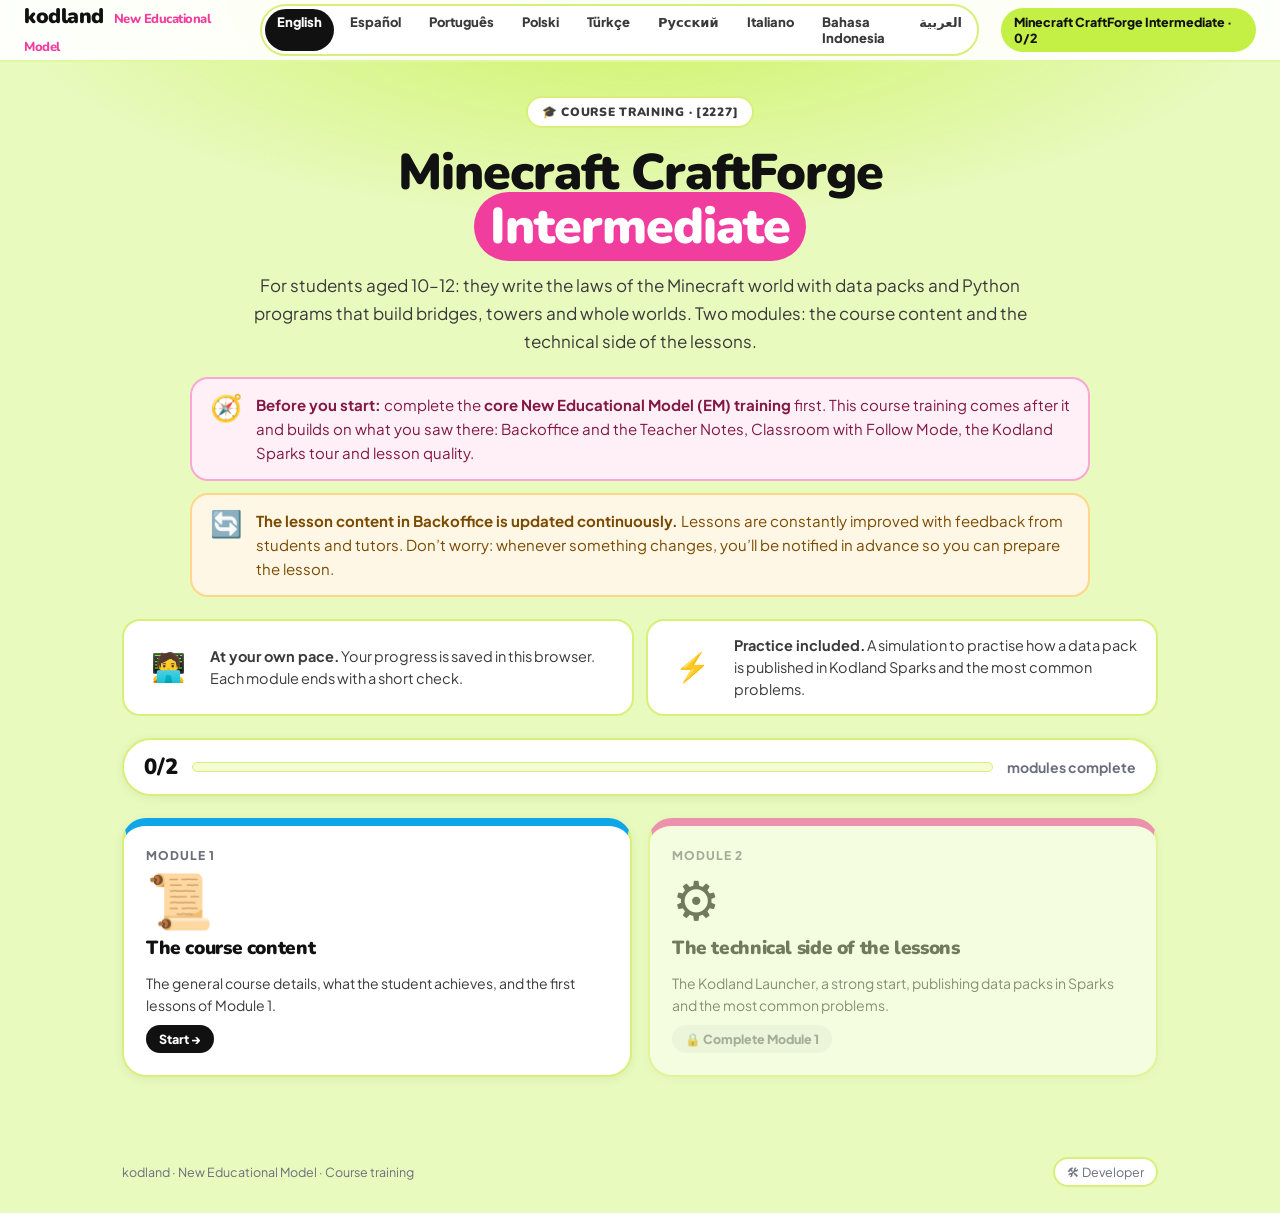
==== commit a6a408ee: "Add files via upload" ====
--- a/index.html
+++ b/index.html
@@ -25,7 +25,7 @@
 <div class="ovl" id="modal"></div>
 <canvas id="confetti"></canvas>
 <footer class="foot"><span id="footTxt"></span><button id="devLink"></button></footer>
-<script>window.COURSE_LANGS = [['en','English'],['es','Español'],['pt','Português'],['pl','Polski'],['tr','Türkçe'],['ru','Русский']];   // languages of this training (shown as a switch in the top bar)</script>
+<script>window.COURSE_LANGS = [['en','English'],['es','Español'],['pt','Português'],['pl','Polski'],['tr','Türkçe'],['ru','Русский'],['it','Italiano'],['id','Bahasa Indonesia'],['ar','العربية']];   // languages of this training (shown as a switch in the top bar)</script>
 <script src="shared/course-engine.js"></script>
 </body>
 </html>
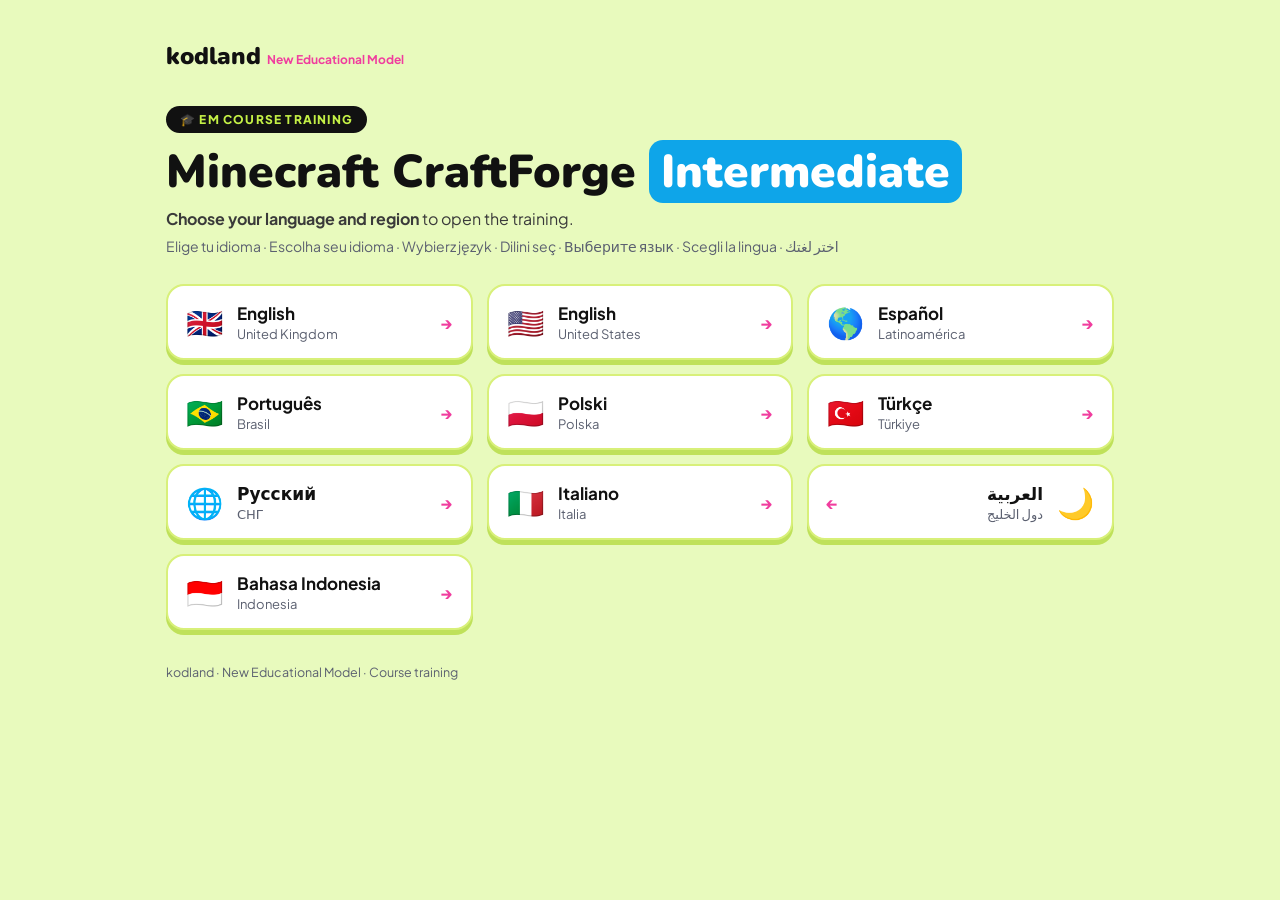
==== commit e4b31f71: "Add files via upload" ====
--- a/index.html
+++ b/index.html
@@ -3,29 +3,58 @@
 <head>
 <meta charset="utf-8">
 <meta name="viewport" content="width=device-width, initial-scale=1">
-<title>EM</title>
-<script>
-/* Language: ?lang=xx loads assets/content-xx.js (falls back to the base version, content-en.js) */
-(function(){ var m = /[?&]lang=([a-z]{2}(?:-[A-Za-z]{2})?)/.exec(location.search); window.LANG = m ? m[1] : 'en';
-  document.write('<script src="assets/content-' + LANG + '.js"><\/script>'); })();
-</script>
-<script>if (!window.COURSE){
-  if (LANG !== 'en') document.addEventListener('DOMContentLoaded', function(){ var b = document.createElement('div');
-    b.style.cssText = 'position:fixed;left:0;right:0;bottom:0;z-index:99999;background:#E5484D;color:#fff;font:600 14px/1.4 system-ui,sans-serif;padding:10px 16px;text-align:center';
-    b.textContent = '⚠ assets/content-' + LANG + '.js could not be loaded (missing file or an error inside it). Showing the base version (content-en.js) instead.'; document.body.appendChild(b); });
-  window.LANG = 'en'; document.write('<script src="assets/content-en.js"><\/script>'); }</script>
+<title>Minecraft CraftForge Intermediate · EM course training</title>
 <link rel="preconnect" href="https://fonts.googleapis.com">
 <link rel="preconnect" href="https://fonts.gstatic.com" crossorigin>
 <link href="https://fonts.googleapis.com/css2?family=Nunito:wght@700;800;900&family=Plus+Jakarta+Sans:wght@400;500;600;700;800&display=swap" rel="stylesheet">
-<link rel="stylesheet" href="shared/course.css">
+<style>
+/* Language and region page: each card opens the training for that region (training.html?lang=xx) */
+*{box-sizing:border-box}
+body{margin:0;min-height:100vh;background:#E8FABD;color:#111;font-family:'Plus Jakarta Sans',system-ui,sans-serif}
+.wrap{max-width:980px;margin:0 auto;padding:40px 16px 60px}
+.logo{font-family:Nunito,sans-serif;font-weight:900;font-size:24px}.logo small{font-family:'Plus Jakarta Sans',sans-serif;font-weight:700;font-size:12px;color:#F03D9E;margin-left:6px}
+.kick{display:inline-block;margin-top:34px;background:#111;color:#C4F046;font-weight:800;font-size:12px;letter-spacing:.1em;text-transform:uppercase;border-radius:999px;padding:6px 14px}
+h1{font-family:Nunito,sans-serif;font-weight:900;font-size:clamp(30px,5vw,46px);line-height:1.1;margin:14px 0 10px}
+h1 span{background:var(--c);color:#fff;border-radius:14px;padding:0 12px}
+.sub{font-size:16px;color:#3a3a3a;margin:0 0 6px}
+.sub2{font-size:14px;color:#5b6070;margin:0 0 26px;line-height:1.7}
+.grid{display:grid;grid-template-columns:repeat(auto-fill,minmax(270px,1fr));gap:14px}
+a.lang{display:flex;gap:14px;align-items:center;background:#fff;border:2px solid #D8F07A;box-shadow:0 5px 0 #BFE15A;border-radius:18px;padding:16px 18px;text-decoration:none;color:#111;transition:transform .12s,box-shadow .12s}
+a.lang:hover{transform:translateY(-2px);box-shadow:0 7px 0 #BFE15A;border-color:#111}
+a.lang i{font-style:normal;font-size:30px;line-height:1}
+a.lang b{display:block;font-size:17px}
+a.lang small{display:block;color:#5b6070;font-size:13px;margin-top:2px}
+a.lang em{margin-left:auto;font-style:normal;font-weight:800;color:#F03D9E}
+a.lang[dir=rtl] em{margin-left:0;margin-right:auto}
+.foot{margin-top:34px;font-size:12.5px;color:#5b6070}
+</style>
 </head>
-<body>
-<nav class="nav" id="nav"></nav>
-<main id="view"></main>
-<div class="ovl" id="modal"></div>
-<canvas id="confetti"></canvas>
-<footer class="foot"><span id="footTxt"></span><button id="devLink"></button></footer>
-<script>window.COURSE_LANGS = [['en','English'],['es','Español'],['pt','Português'],['pl','Polski'],['tr','Türkçe'],['ru','Русский'],['it','Italiano'],['id','Bahasa Indonesia'],['ar','العربية']];   // languages of this training (shown as a switch in the top bar)</script>
-<script src="shared/course-engine.js"></script>
+<body style="--c:#0EA5E9">
+<div class="wrap">
+  <div class="logo">kodland<small>New Educational Model</small></div>
+  <span class="kick">🎓 EM course training</span>
+  <h1>Minecraft CraftForge <span>Intermediate</span></h1>
+  <p class="sub"><b>Choose your language and region</b> to open the training.</p>
+  <p class="sub2">Elige tu idioma · Escolha seu idioma · Wybierz język · Dilini seç · Выберите язык · Scegli la lingua · اختر لغتك</p>
+  <div class="grid" id="langs"></div>
+  <p class="foot">kodland · New Educational Model · Course training</p>
+</div>
+<script>
+// Languages and regions of this training: [lang code for training.html, flag, language, region]
+const LANGS = [
+  ['en', '🇬🇧', 'English', 'United Kingdom'],
+  ['en-US', '🇺🇸', 'English', 'United States'],
+  ['es', '🌎', 'Español', 'Latinoamérica'],
+  ['pt', '🇧🇷', 'Português', 'Brasil'],
+  ['pl', '🇵🇱', 'Polski', 'Polska'],
+  ['tr', '🇹🇷', 'Türkçe', 'Türkiye'],
+  ['ru', '🌐', 'Русский', 'СНГ'],
+  ['it', '🇮🇹', 'Italiano', 'Italia'],
+  ['ar', '🌙', 'العربية', 'دول الخليج'],
+  ['id', '🇮🇩', 'Bahasa Indonesia', 'Indonesia']
+];
+document.getElementById('langs').innerHTML = LANGS.map(l =>
+  `<a class="lang" href="training.html?lang=${l[0]}" lang="${l[0]}" ${l[0] === 'ar' ? 'dir="rtl"' : ''}><i>${l[1]}</i><span><b>${l[2]}</b><small>${l[3]}</small></span><em>${l[0] === 'ar' ? '←' : '→'}</em></a>`).join('');
+</script>
 </body>
-</html>+</html>
